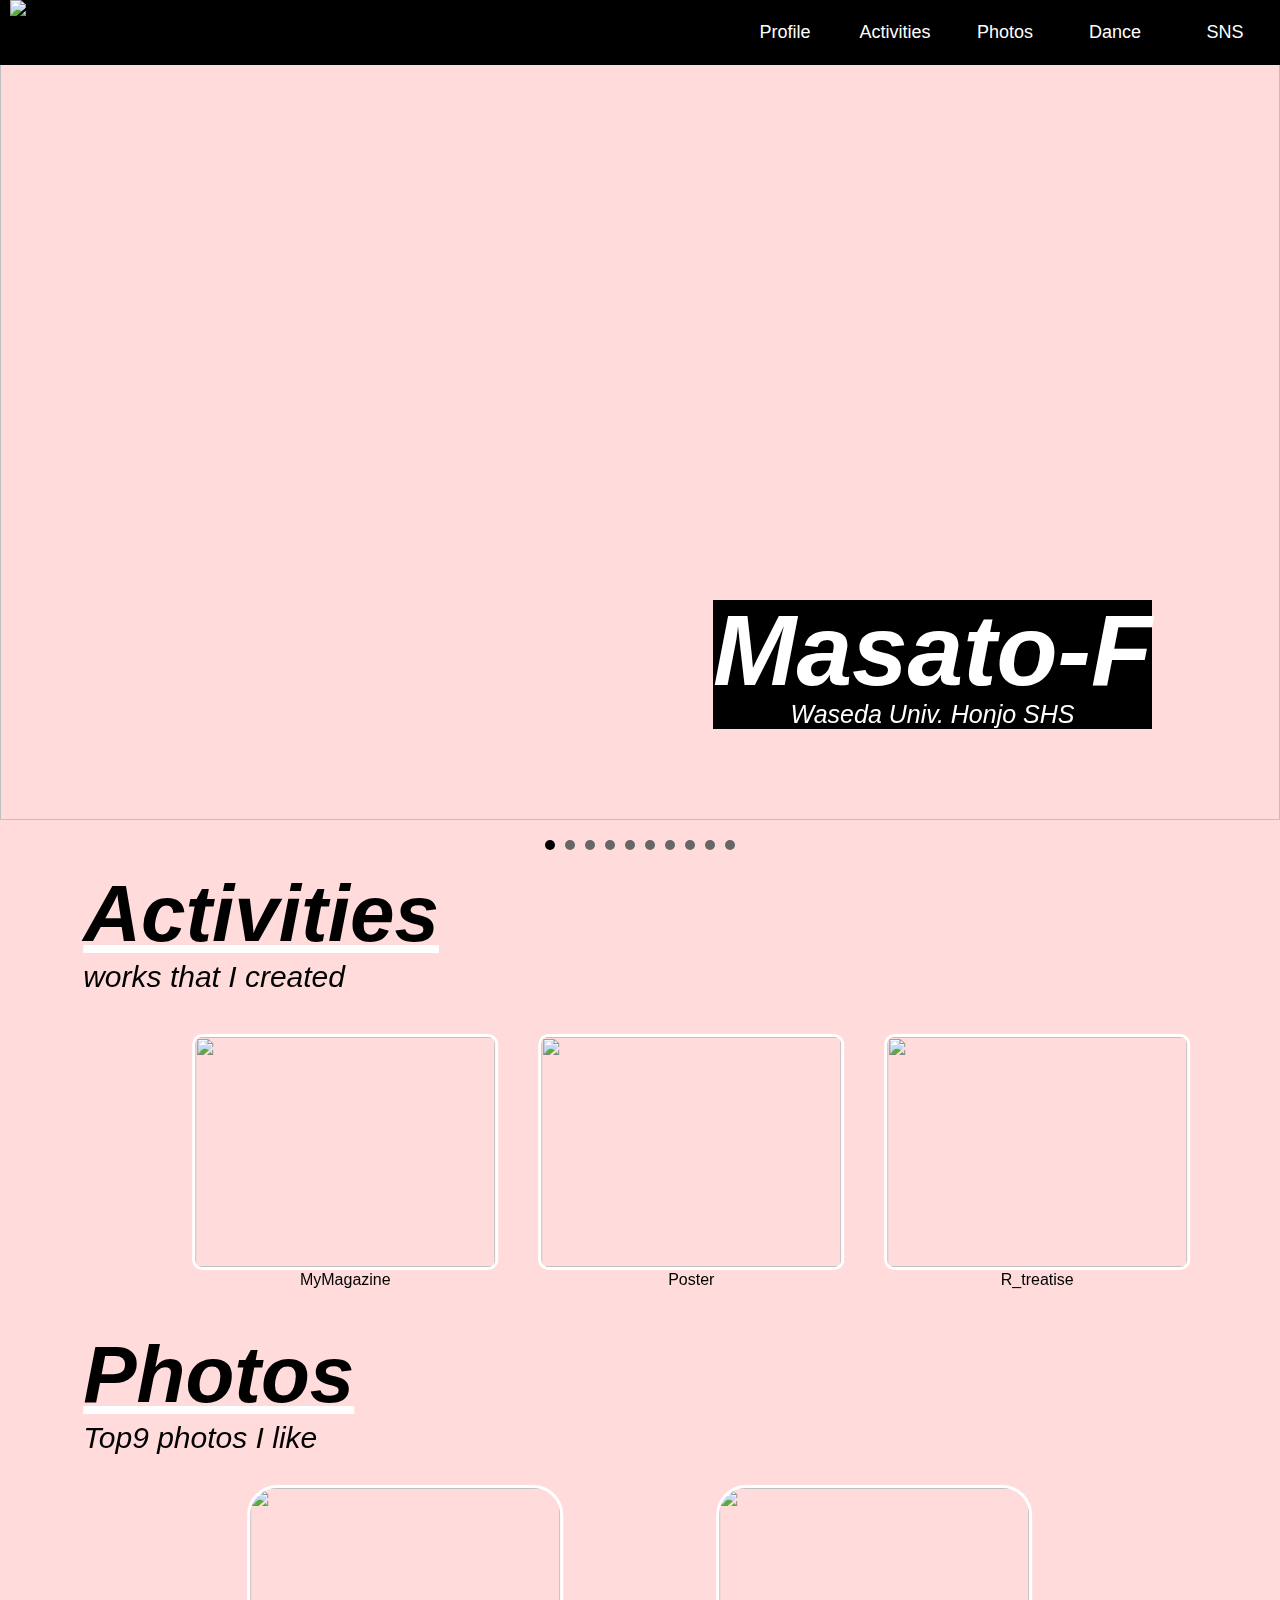
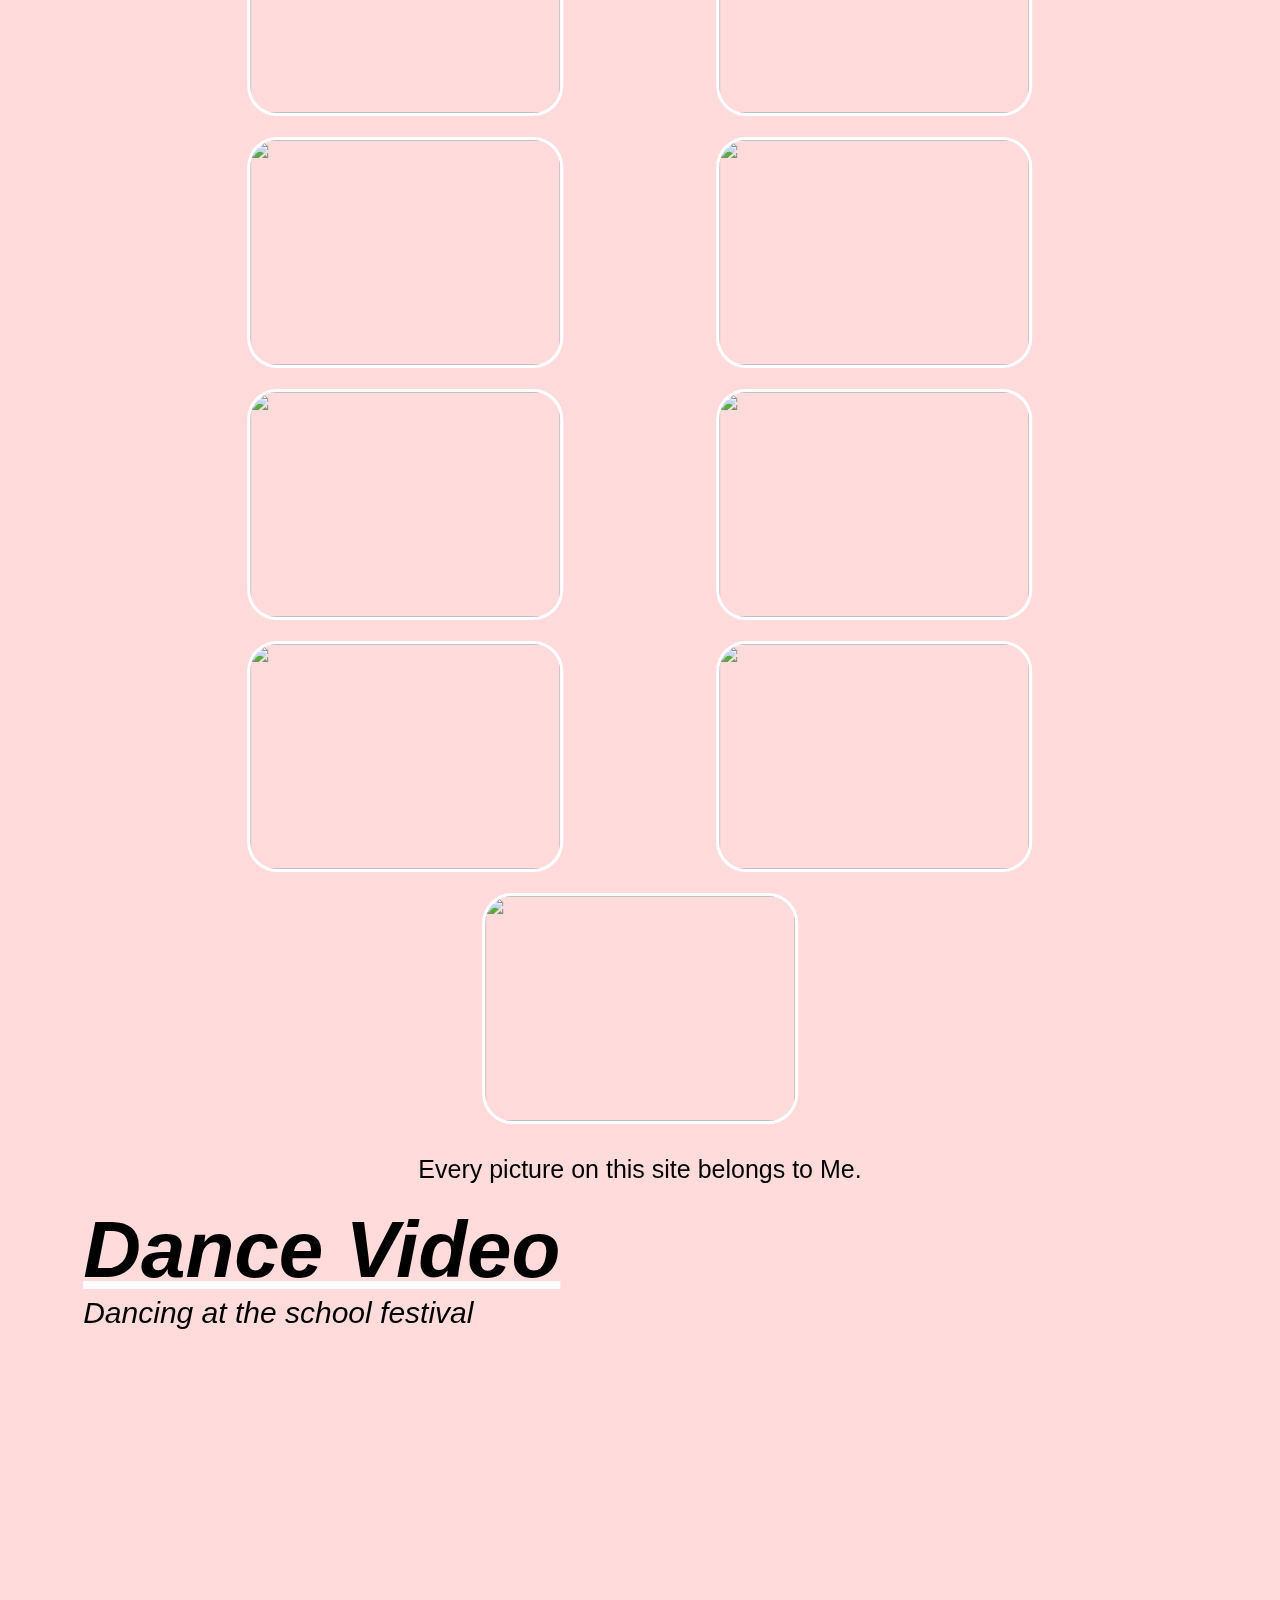
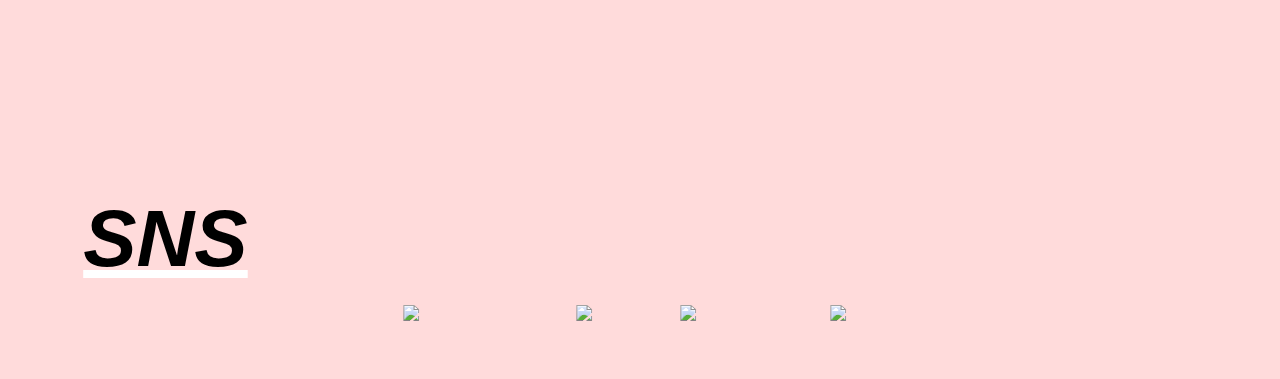
==== index.htm @ c32314f3 "Add files via upload" ====
<!DOCTYPE html>
<html lang="ja">
    <head>
        <meta charset="UTF-8">
        <title>Fukano Masato</title>
        <link rel="stylesheet" href="style.css">

        <script src="http://ajax.googleapis.com/ajax/libs/jquery/3.1.1/jquery.min.js"></script>
        <script src="jquery.bxslider.min.js"></script>
        <link href="jquery.bxslider.css" rel="stylesheet">
        <script type="text/javascript">
            $(document).ready(function(){
                var windowWidth = jQuery(window).width();
                var width = windowWidth / 1;    
          $('.slider').bxSlider({
            minSlides: 1,
            maxSlides: 1,
            slideWidth: width,
            slideMargin: 0,
            captions: false,
            infineteLoop: true,
            pager: true,
            controls: true,
            auto: true,
            speed: 1000,
          });
            });
          </script>
    </head>

    <body>
        <header>
            <nav class="nav1">
                <ul class="menu">
                    <li style="margin-right:auto; margin-left: 10px;"><a href="#back-to-top"><img src="image/masatof.png" width="200px"></a></li>
                    <li><a class="a1" href="profile.htm">Profile</a></li>
                    <li><a class="a1" href="#link_to_Act">Activities</a></li>
                    <li><a class="a1" href="#link_to_Pho">Photos</a></li>
                    <li><a class="a1" href="#link_to_Dnc">Dance</a></li>
                    <li><a class="a1" href="#link_to_SNS">SNS</a></li>
                </ul>
            </nav>
            
        </header>
        
        <main>
            <p id="back-to-top"></p>
            <ul class="slider">
                <li><img src="image/profile_pic.jpg"></li>
                <li><img src="image/20211220_161403.jpg"></li>
                <li><img src="image/67287469.22287cde9fa669cf694732873308f534.22020310.jpg"></li>
                <li><img src="image/40654359.3c6035b2b93d7c47ae2aa312b8373941.21103011.jpg"></li>
                <li><img src="image/20201212_140508.jpg"></li>
                <li><img src="image/img_3337.jpg"></li>
                <li><img src="image/img_3358 2.jpg"></li>
                <li><img src="image/67287469.795bbb6d5ba1bd41ea640f038e6a5384.22020310.jpg"></li>
                <li><img src="image/1596691518927.jpg"></li>
                <li><img src="image/img_3344.jpg"></li>
            </ul>
            
            <div class="top">
                <h1>Masato-F</h1>
                <p class="p1">Waseda Univ. Honjo SHS</p>
            </div>

            <br>
            <div class="contents">
                <div class="activities">
                    <p id="link_to_Act"></p>
                    <h2 class="Act">Activities</h2>
                    <p class="p3" style="font-size: 30px;">works that I created</p>
                    <ul class="file">
                        <li class="actimg"><a href="image/2c32fukanomasato_mymagazine.pdf" target="_blank"><img src="image/scsm.png" width="300px" height="230px"><p>MyMagazine</p></a></li>
                        <li class="actimg"><a href="image/2c32fukanop.pdf" target="_blank"><img src="image/scsp.png" width="300px" height="230px"><p>Poster</p></a></li>
                        <li class="actimg"><a href="image/2c32fukano_r.pdf" target="_blank"><img src="image/scsr.png" width="300px" height="230px"><p>R_treatise</p></a></li>
                    </ul>
                </div>
            
                <div class="photo">
                    <p id="link_to_Pho"></p>
                    <h2 class="Pho">Photos</h2>
                    <p class="p3" style="font-size: 30px;">Top9 photos I like</p>
                    <ul class="photo_list">
                        <li class="phoimg"><img src="image/1577880741226.jpg"></li>
                        <li class="phoimg"><img src="image/20211220_161403.jpg" ></li>
                        <li class="phoimg"><img src="image/40654359.3c6035b2b93d7c47ae2aa312b8373941.21103011.jpg" ></li>
                        <li class="phoimg"><img src="image/67287469.795bbb6d5ba1bd41ea640f038e6a5384.22020310.jpg" ></li>
                        <li class="phoimg"><img src="image/67287469.22287cde9fa669cf694732873308f534.22020310.jpg" ></li>
                        <li class="phoimg"><img src="image/1596691518927.jpg" ></li>
                        <li class="phoimg"><img src="image/20201212_140508.jpg" ></li>
                        <li class="phoimg"><img src="image/img_2503.jpg" ></li>
                        <li class="phoimg"><img src="image/img_3344.jpg" ></li>
                    </ul>
                    <p style="font-size: 25px; text-align: center; margin-bottom: 20px;">Every picture on this site belongs to Me.</p>
                </div>

                <div class="dance">
                    <p id="link_to_Dnc"></p>
                    <h2 class="Dnc">Dance Video</h2>
                    <p class="p3" style="font-size: 30px;">Dancing at the school festival</p>
                    <iframe class="youtube" width="800px" height="453px" src="https://www.youtube.com/embed/iJDxMRCEtec" title="YouTube video player" frameborder="0" allow="accelerometer; autoplay; clipboard-write; encrypted-media; gyroscope; picture-in-picture" allowfullscreen></iframe>
                </div>

                <div class="sns_class">
                    <p id="link_to_SNS"></p>
                    <h2 class="SNS">SNS</h2>
                    <ul class="sns_list">
                        <div class="insta">
                            <li class="sns_content-i"><a href="https://instagram.com/mafyu_" target="_blank"><img src="image/instagram_icon.png"></a></li>
                            <p class="open-i">Instagram</p>
                        </div>
                        <div class="not">
                            <li class="sns_content-n"><a href="https://note.com/fukka_ma" target="_blank"><img src="image/note_icon.jpeg"></a></li>
                            <p class="open-n">Note</p>
                        </div>
                        <div class="you">
                            <li class="sns_content-y"><a href="https://www.youtube.com/channel/UC5R87xRBaRgmHhiGg9I3Y0A" target="_blank"><img src="image/youtube_icon.png"></a></li>
                            <p class="open-y">Youtube</p>
                        </div>
                        <div class="fac">
                            <li class="sns_content-f"><a href="https://www.facebook.com/profile.php?id=100028050211210" target="_blank"><img src="image/facebook_icon.png"></a></li>
                            <p class="open-f">Facebook</p>
                        </div>
                    </ul>
                </div>
            </div>
        </main>
    </body>
</html>
---- style.css ----
*{
    margin: 0;
    padding: 0;
}
body{
    background: rgb(255, 219, 219);
    font-family:'Gill Sans', 'Gill Sans MT', Calibri, 'Trebuchet MS',"centurygothic", sans-serif;
}
header{
    position: fixed;
    top:0;
    width: 100%;
    z-index: 2;
}
.menu{
    display: flex;
    justify-content: right;
}
header a{
    z-index: 100;
}
.a1{
    transition: all 0.4s;
}
.a1:hover{
    color:#bfb4ef;
}
.nav1{
    background-color:#000;
    padding-top: 0;
    box-sizing: border-box;
    
}
li{
    list-style: none;
    color: #fff;

}

.a1{
    display: block;
    text-decoration: none;
    color:#fff;
    text-align: center;
    width: 110px;
    height: 65px;
    line-height: 3.6em;
    font-size: 18px;
}

h1{
    font-size: 100px;
    line-height: 1em;
}


.slider img{
    width: 100%;
    height: 820px;
    object-fit: cover;
}

.top{
    position: absolute;
    right:10%;
    top: 600px;
    color: #fff;
    font-style: italic;
    background-color: #000;
    
}
.p1{
    font-size: 25px;
    position: relative;
    text-align: center;
}


.Act, .Pho, .Dnc, .SNS{
    font-size: 80px;
    margin-top: -90px;
    padding-top: 90px;
    text-decoration: underline #fff 8px;
    font-style: italic;
}
.p3{
    font-style: italic;
}
.contents{
    position: relative;
    top:850px;
    left: 50%;
    transform: translate(-50%);
    -webkit-transform: translate(-50%,);
    -ms-transform: translate(-50%);
    width: 87%;
}
.file{
    display: flex;
    justify-content: space-around;
    padding: 20px;
    padding-left: 8%;
    padding-right: 8%;
}
.file a{
    text-decoration: none;
    color: #000;
}
.actimg{
    margin: 20px;
    text-align: center;
    transition: all 0.4s;
    
}
.actimg img{
    border-radius: 10px;
    border: solid #fff 3px;
}
.actimg:hover{
    opacity: 0.6;
    transform: translate(0,-16px);
}
.photo_list{
    display: flex;
    padding: 10px;
    margin: 10px;
    flex-wrap: wrap;
    justify-content: space-around;
    padding-right: 7%;
    padding-left: 7%;
}
.phoimg{
    margin: 10px;
    transition: all 0.4s;
}
.phoimg:hover{
    transform: scale(1.3,1.3);
}
.phoimg img{
    width: 310px;
    height: 225px;
    border-radius: 30px;
    border: solid #fff 3px;
}
.sns_list img{
    width: 100px;
    
}
.sns_list{
    display: flex;
    justify-content: space-around;
    padding-right: 300px;
    padding-left: 300px;
}

.youtube{
    display: block;
    margin: 0 auto;
    max-width: 100%;
    margin-top: 10px;
}

.insta, .not, .you, .fac{
    padding: 20px;    
}
.sns_content-i, .sns_content-n, .sns_content-y, .sns_content-f{
    transition: all 1.1s;
}
/* まとめれなかった*/
.insta:hover .sns_content-i{
    transform: translate(0,-16px);
}
.not:hover .sns_content-n{
    transform: translate(0,-16px);
}
.you:hover .sns_content-y{
    transform: translate(0,-16px);
}
.fac:hover .sns_content-f{
    transform: translate(0,-16px);
}
.sns_list p{
    font-size: 30px;
    opacity: 0;
    transition: all 1.2s;
    text-align: center;
    font-style: italic;
}
.insta:hover .open-i{
    background-color: #fff;
    opacity: 1;
}
.not:hover .open-n{
    background-color: #fff;
    opacity: 1;
}
.you:hover .open-y{
    background-color: #fff;
    opacity: 1;
}
.fac:hover .open-f{
    background-color: #fff;
    opacity: 1;
}
/*--------------ここからprofileの装飾----------------*/
.pro_right img{
    border-radius: 20px;
    margin-top: 10px;
    border: solid 3px #fff;
}
.pro_right{
    text-align: center;
    margin-top: 100px;
    margin-right: 250px;
    margin-left: 250px;
}
.p2::first-letter{
    font-size: 70px;
}
.p2{
    font-size: 23px;
}
.pro_center{
    margin-top: 50px;
    margin-right: 250px;
    margin-left: 250px;
}
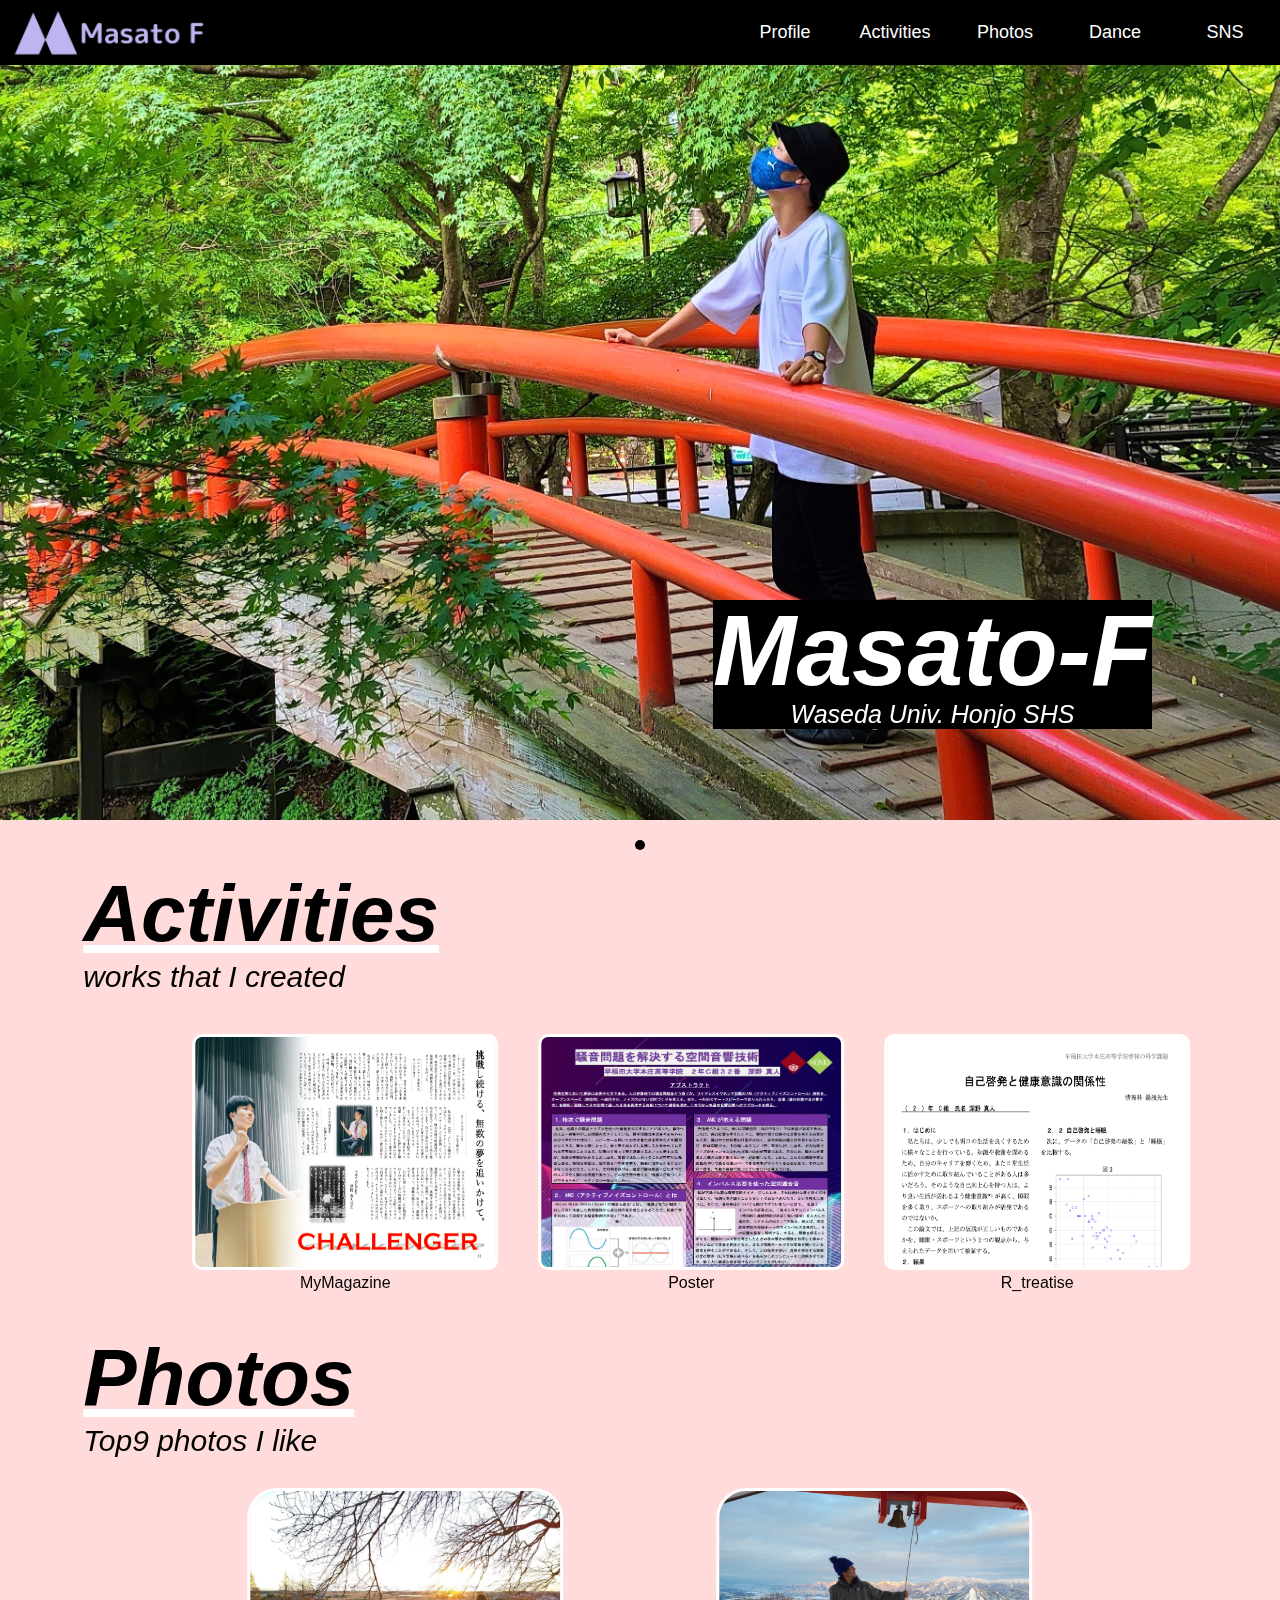
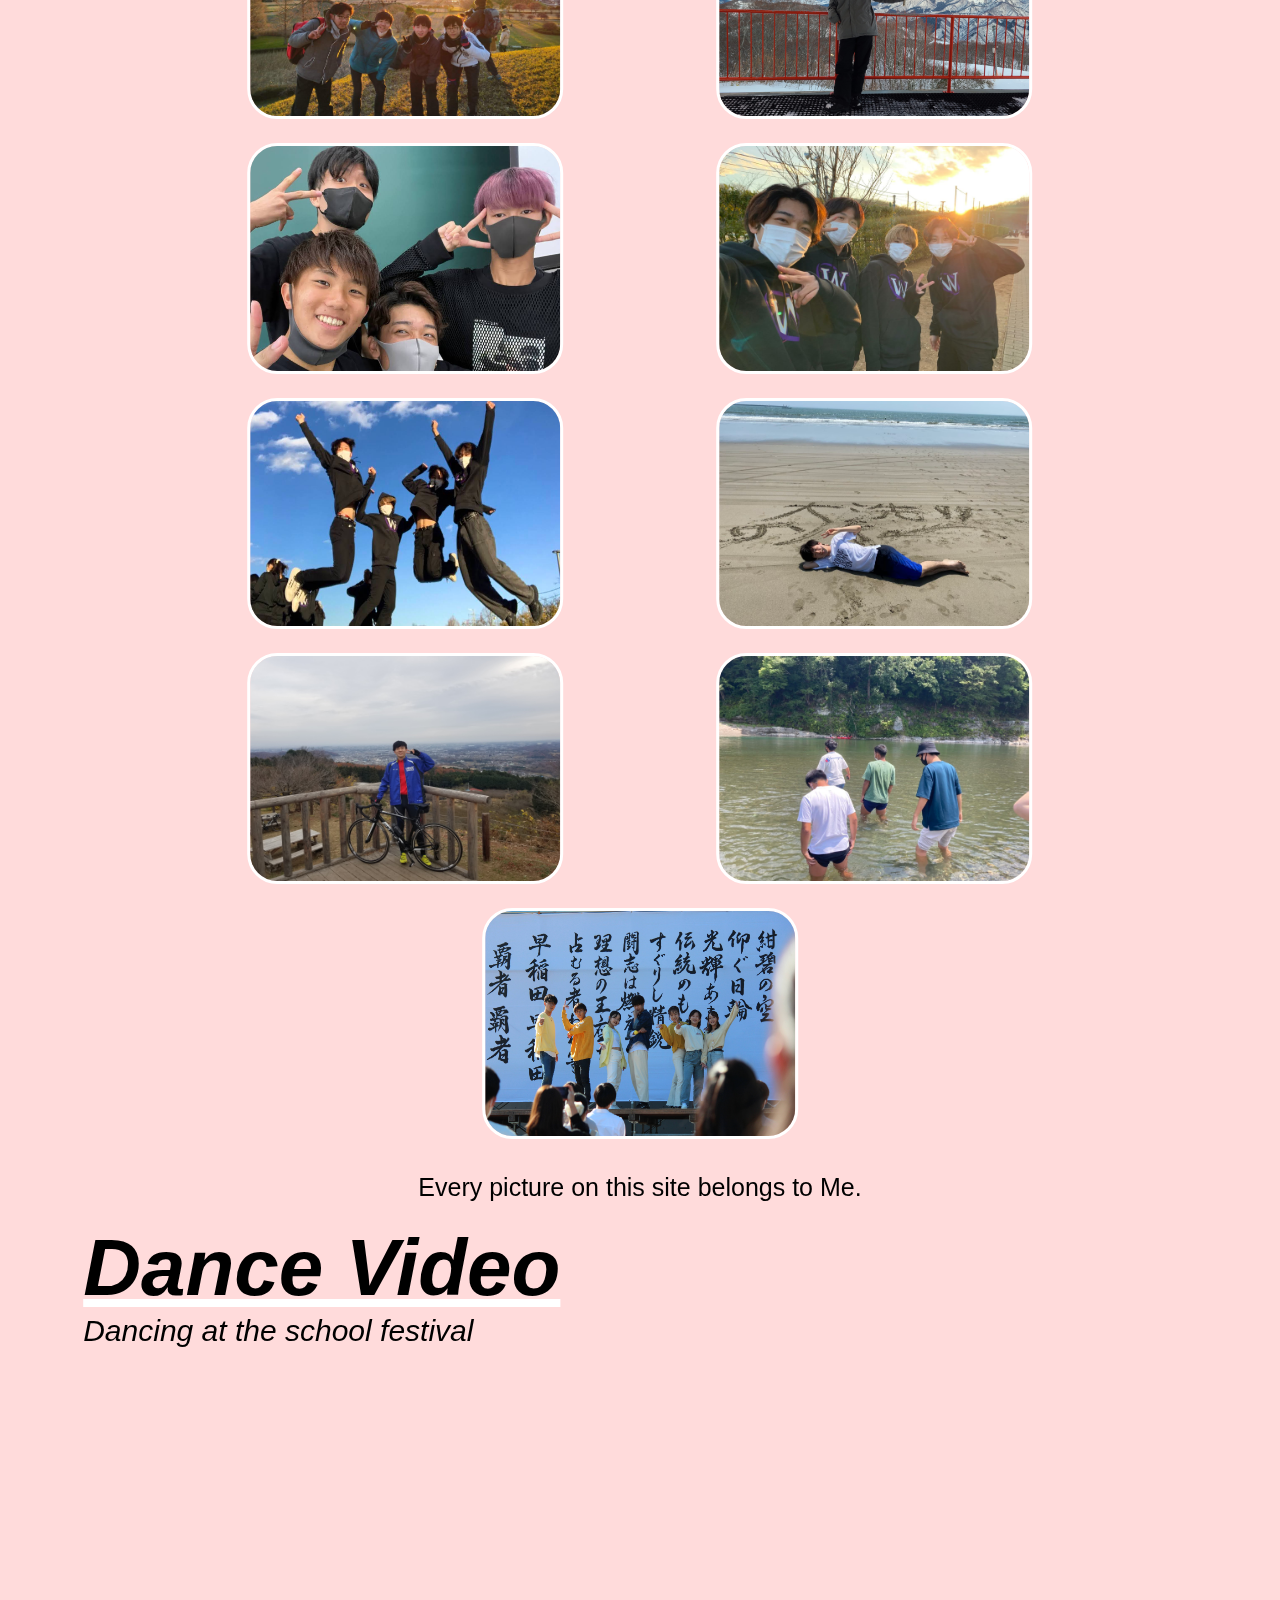
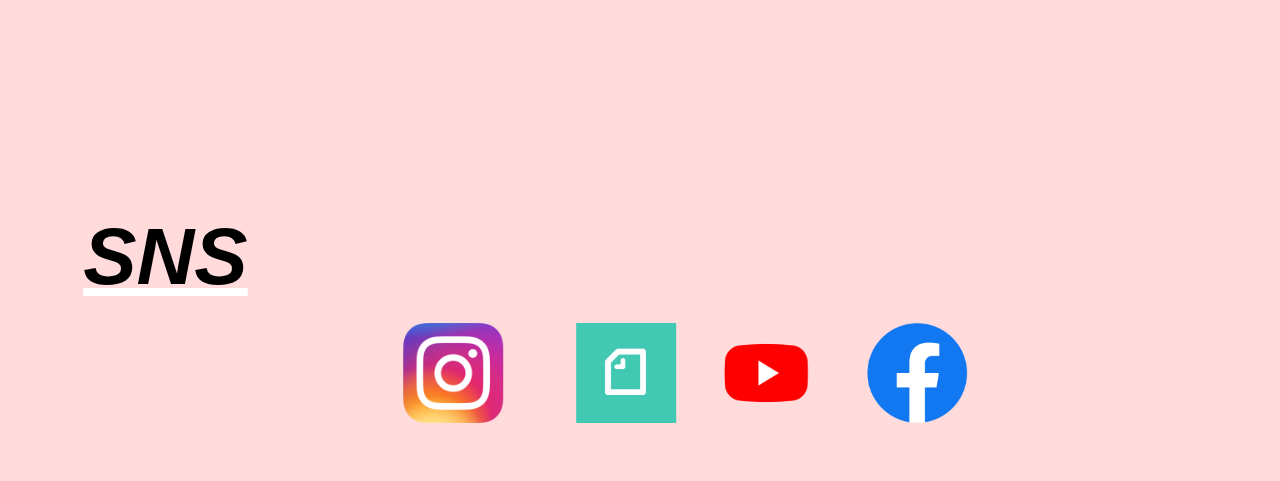
==== commit faf2b71b: "Update index.htm" ====
--- a/index.htm
+++ b/index.htm
@@ -47,15 +47,6 @@
             <p id="back-to-top"></p>
             <ul class="slider">
                 <li><img src="image/profile_pic.jpg"></li>
-                <li><img src="image/20211220_161403.jpg"></li>
-                <li><img src="image/67287469.22287cde9fa669cf694732873308f534.22020310.jpg"></li>
-                <li><img src="image/40654359.3c6035b2b93d7c47ae2aa312b8373941.21103011.jpg"></li>
-                <li><img src="image/20201212_140508.jpg"></li>
-                <li><img src="image/img_3337.jpg"></li>
-                <li><img src="image/img_3358 2.jpg"></li>
-                <li><img src="image/67287469.795bbb6d5ba1bd41ea640f038e6a5384.22020310.jpg"></li>
-                <li><img src="image/1596691518927.jpg"></li>
-                <li><img src="image/img_3344.jpg"></li>
             </ul>
             
             <div class="top">
@@ -126,4 +117,4 @@
             </div>
         </main>
     </body>
-</html>+</html>
